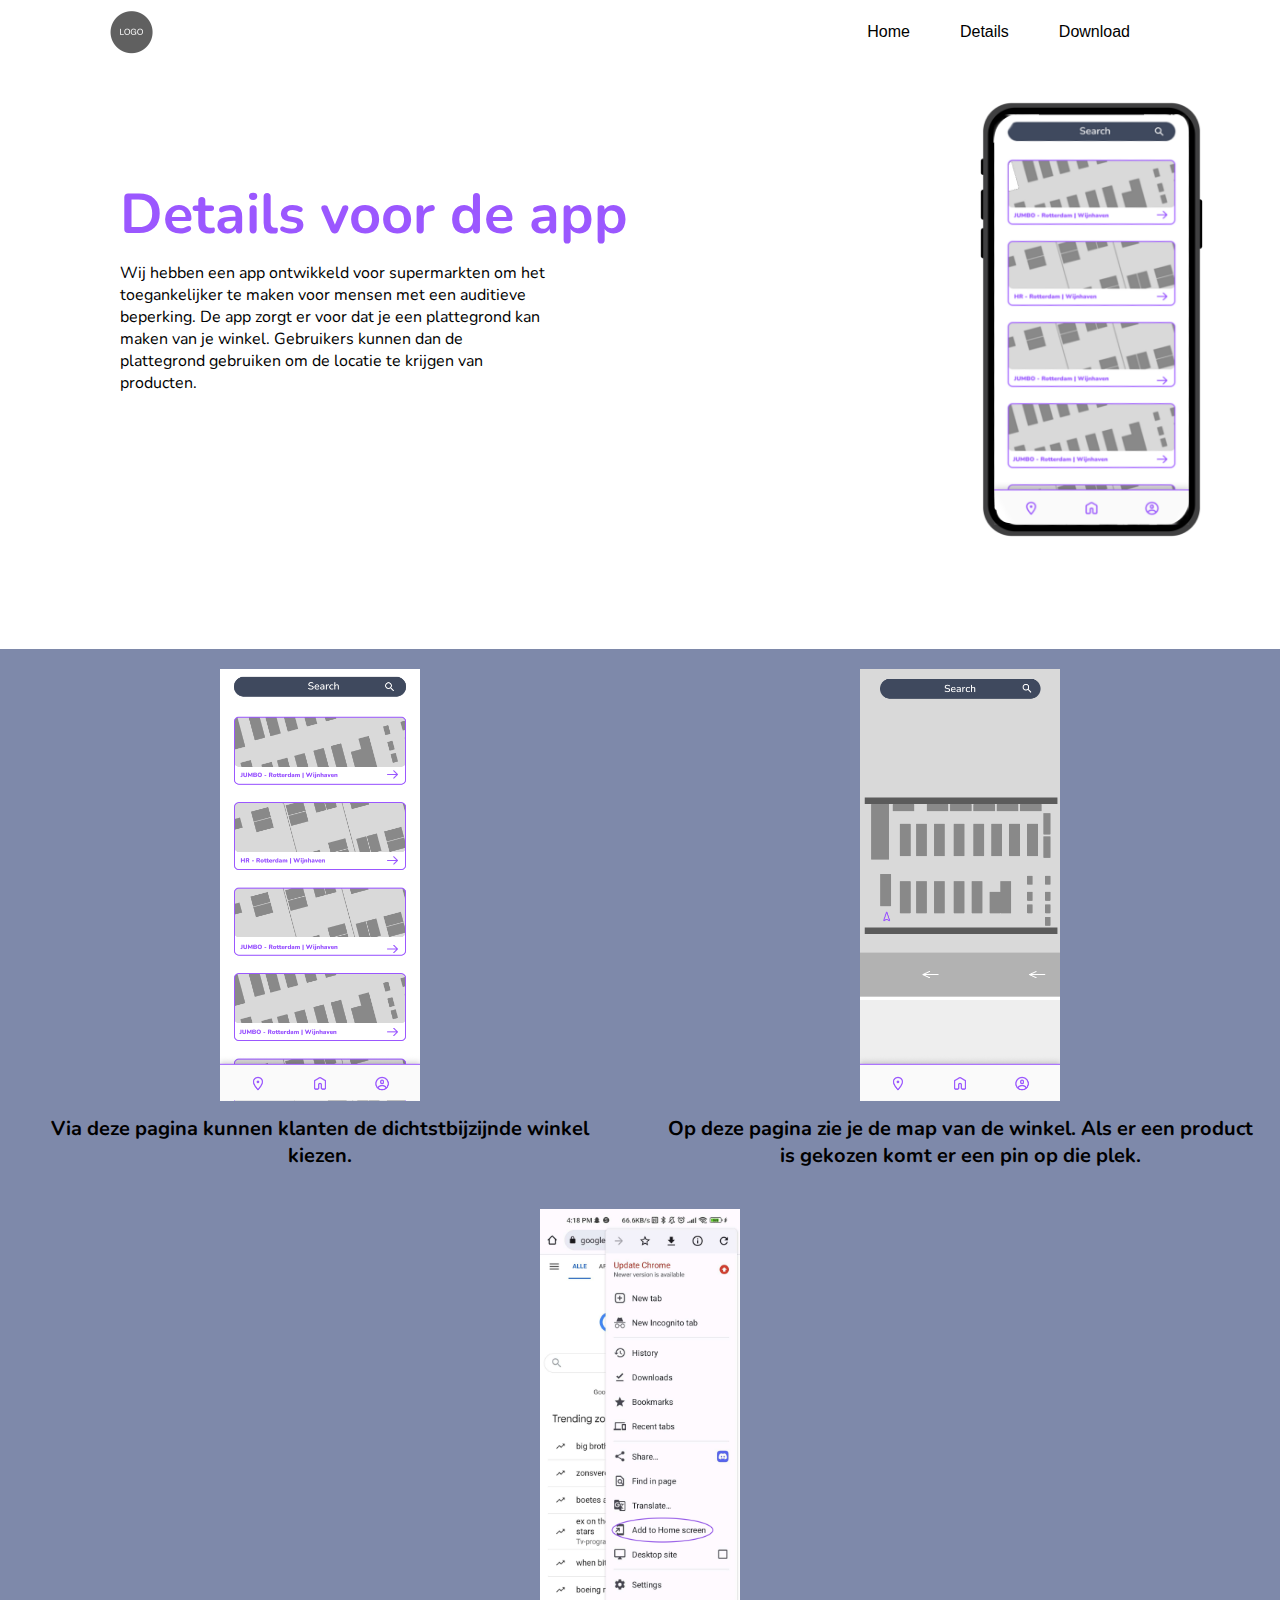
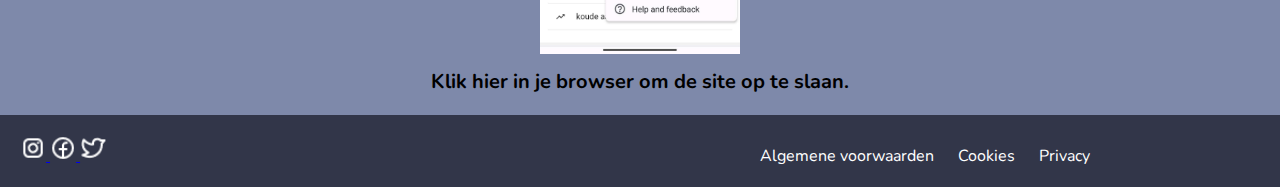
==== details.html @ b3289012 "Initial commit" ====
<!DOCTYPE html>
<html lang="en">
<head>
    <meta charset="UTF-8">
    <meta name="viewport" content="width=device-width, initial-scale=1.0">
    <meta http-equiv="X-UA-Compatible" content="ie=edge">
    <link rel="stylesheet" href="css/style.css">
    <title>Details - Je app</title>
</head>
<body>
<header>
    <nav>
        <img src="img/logo.png">
        <div id="navButtons">
            <a href="index.html">Home</a>
            <a href="details.html">Details</a>
            <a href="index.html#download" class="selected">Download</a>
        </div>
    </nav>
    <div id="first">
        <div id="detailTitle">
    <h1 class="detailTitle">
        Details voor de app
    </h1>
    <p class="detail">
        Wij hebben een app ontwikkeld voor supermarkten om het toegankelijker te maken voor mensen met een auditieve beperking. De app zorgt er voor dat je een plattegrond kan maken van je winkel. Gebruikers kunnen dan de plattegrond gebruiken om de locatie te krijgen van producten.
    </p>
        </div>
    <div class="detailPhone">
        <img src="img/phone.png">
    </div>
    </div>
</header>

<main>
    <section>
        <div class="map">

            <div class="mapDetail">
            <img class="detailMap" src="img/choose.png">
    <h6>
        Via deze pagina kunnen klanten de dichtstbijzijnde winkel kiezen.
    </h6>
            </div>

            <div class="mapDetail">
            <img class="detailMap" src="img/betterMap.png">
            <h6>
                Op deze pagina zie je de map van de winkel. Als er een product is gekozen komt er een pin op die plek.
            </h6>
            </div>
        </div>

    </section>
    <section>
        <div class="map">

            <div class="mapDetail">
                <img class="detailMap" src="img/android.png">
                <h6>
                    Klik hier in je browser om de site op te slaan.
                </h6>
            </div>
        </div>

    </section>
</main>
<footer>
    <div id="footerContainer">
        <div id="socialMedia">
            <a href="https://www.instagram.com/">
                <img src="img/instagram.png">
            </a>
            <a href="https://www.facebook.com/">
                <img src="img/facebook.png">
            </a>
            <a href="https://twitter.com/">
                <img src="img/twitter.png">
            </a>
        </div>
        <div id="cookies">
            <a class="link terms">Algemene voorwaarden</a>
            <a class="link cookies">Cookies</a>
            <a class="link privacy">Privacy</a>
        </div>
    </div>
</footer>
</body>
</html>
---- css/style.css ----
@import url('https://fonts.googleapis.com/css2?family=Nunito:ital,wght@0,200..1000;1,200..1000&display=swap');

body {
    margin: 0;
    background-color: white;
}

p {
    font-family: "Nunito", sans-serif;
}

h1 {
    font-family: "Nunito", sans-serif;
    font-size: 56px;
    color: #9B57FF;
}

a {
    font-family: "Nunito", sans-serif;
}

header {
    background-color: #ffffff;
    padding-bottom: 100px;
}


.detailButton {
    background-color: #9B57FF;
    border: none;
    color: white;
    padding: 10px 20px;
    text-align: center;
    text-decoration: none;
    display: inline-block;
    font-size: 16px;
    margin: 4px 2px;
    cursor: pointer;
    border-radius: 4px;
    transition-duration: 0.4s;
}

.detailButton:hover {
    background-color: #2696D6;
}

nav {
    display: flex;
    justify-content: space-between;
}

nav img {
    padding-left: 100px;
    width: 5%;
}

nav a:hover{
    color: #36C1F6;
}

nav div {
    display: flex;
    justify-content: center;
    align-items: center;
    margin-right: 100px;
}

nav div a {
    margin-right: 50px;
    text-decoration: none;
    color: black;
    font-family: sans-serif;
}

#first {
    display: flex;
    justify-content: space-between;
}

h1 {
    margin: 0;
    line-height: 61.6px;
}

#title {
    margin-top: 80px;
    margin-left: 100px;
}

#phone img {
    margin-top: 50px;
    width: 100%;
}

#phone {
    width: 30%;
}

#map img{
    width: 60%;
    margin-top: 80px;
}

#about {
    padding-top: 50px;
    padding-bottom: 50px;
    display: flex;
    justify-content: center;
    align-items: center;
    text-align: center;
}

#about p{
    margin-left: 150px;
    font-size: 14px;
    width: 40%;
    text-align: center;
}


#about {
    opacity: 0;
    transition: opacity 1s ease;
}

#about.visible {
    opacity: 1;
}


#download {
    background-color: #7E89AA;
    display: flex;
}

#downloadText {
    width: 100%;
    margin-right: 13%;
    margin-left: 10%;
    margin-top: 4%;
}

#downloadText p {
    font-size: 20px;
}

#downloadImg {
    margin-top: 7%;
    position: relative;
}

#downloadImg img {
    width: 300px;
}

.downloadButton {
    background-color: #6E789A;
    color: white;
    padding: 10px 20px;
    border: none;
    border-radius: 5px;
    cursor: pointer;
    transition: background-color 0.3s ease;
}

.downloadButton:hover {
    background-color: #6E789F;
}

#phoneImg img {
    width: 50%;
}

footer {
    background-color: #323649;
    padding: 20px;
    color: #ffffff;
}

footer img{
    filter: brightness(0) invert(1);

}
footer p {
    margin: 0;

}

#socialMedia {
    width: 30%;
}

#socialMedia img {
    width: 7%;
}

#footerContainer {
    display: flex;
}

#downloadImgs {
    display: flex;
}

#cookies {
    margin-left: auto;
    margin-right: 150px;
    margin-top: 10px;
}

#cookies a {
    margin-right: 20px;
}

.topHalf, .bottomHalf {
    position: absolute;
    width: 100%;
    height: 50%;
}

.topHalf {
    top: 0;
}

.bottomHalf {
    bottom: 0;
}

.popup {
    display: none;
    position: fixed;
    top: 0;
    left: 0;
    width: 100%;
    height: 100%;
    background-color: rgba(0, 0, 0, 0.5);
    z-index: 999;
}

.algemeneVoorwaarden {
    position: absolute;
    top: 50%;
    left: 50%;
    transform: translate(-50%, -50%);
    background-color: #fff;
    padding: 20px;
    border-radius: 10px;
    box-shadow: 0 0 10px rgba(0, 0, 0, 0.3);
}

.close {
    position: absolute;
    top: 10px;
    right: 10px;
    cursor: pointer;
}



@media only screen and (max-width: 768px) {
    h1 {
        font-size: 26px;
        margin-left: 20px;
    }

    nav {
        height: 50px;
    }

    nav div {
        margin-right: 20px;
    }

    nav div a {
        margin-right: 20px;
    }

    nav img {
        width: 50px;
    }

    #phone img {
        margin-top: 100px;
        width: 100%;
    }

    #title {
        margin-left: auto;
        margin-right: auto;
    }

    #phone {
        width: 100%;
    }

    #about img {
        width: 100%;
    }

    #about p{
        width: 20px;
    }
    #downloadImg img {
        width: 100%;
        margin-top: 40%;
    }

    #phoneImg img {
        width: 100%;
    }

    #downloadText {
        width: 50%;
        margin-left: 10%;
        margin-right: 10%;
    }


    #socialMedia {
        width: 30%;
    }

    #socialMedia img {
        width: 20%;
    }

    #download {
        display: flex;
        flex-direction: column;
    }

    #cookies {
        margin-left: auto;
        margin-right: auto;
        margin-top: 10px;
    }

    #cookies a {
        margin-right: 0;
    }

    #map{
        display: none;
    }
}


/* detail page */

.detailTitle{
    margin-top: 40px;
    margin-left: 20px;
}
#detailTitle{
    margin-top: 80px;
    margin-left: 100px;
    width: 50%;
}
.detail{
    width: 80%;
    margin-left: 20px;
}

.detailPhone{
    width: 60%;
}
.detailPhone img{
    margin-top: 30px;
    width: 70%;
    margin-left: 230px;
}
main{
    background-color: #7E89AA;
    margin: 0;
}


h6{
    font-family: "Nunito", sans-serif;
    font-size: 20px;
    margin: 0;
    margin-left: 0px;
}
.map {
    display: flex;
    justify-content: space-around;
    align-items: center;
}

.mapDetail {
    text-align: center;
    flex: 1;
    padding: 20px;
}

.detailMap {
    width: 100%;
    max-width: 200px;
}

.map h6 {
    margin-top: 10px;
}
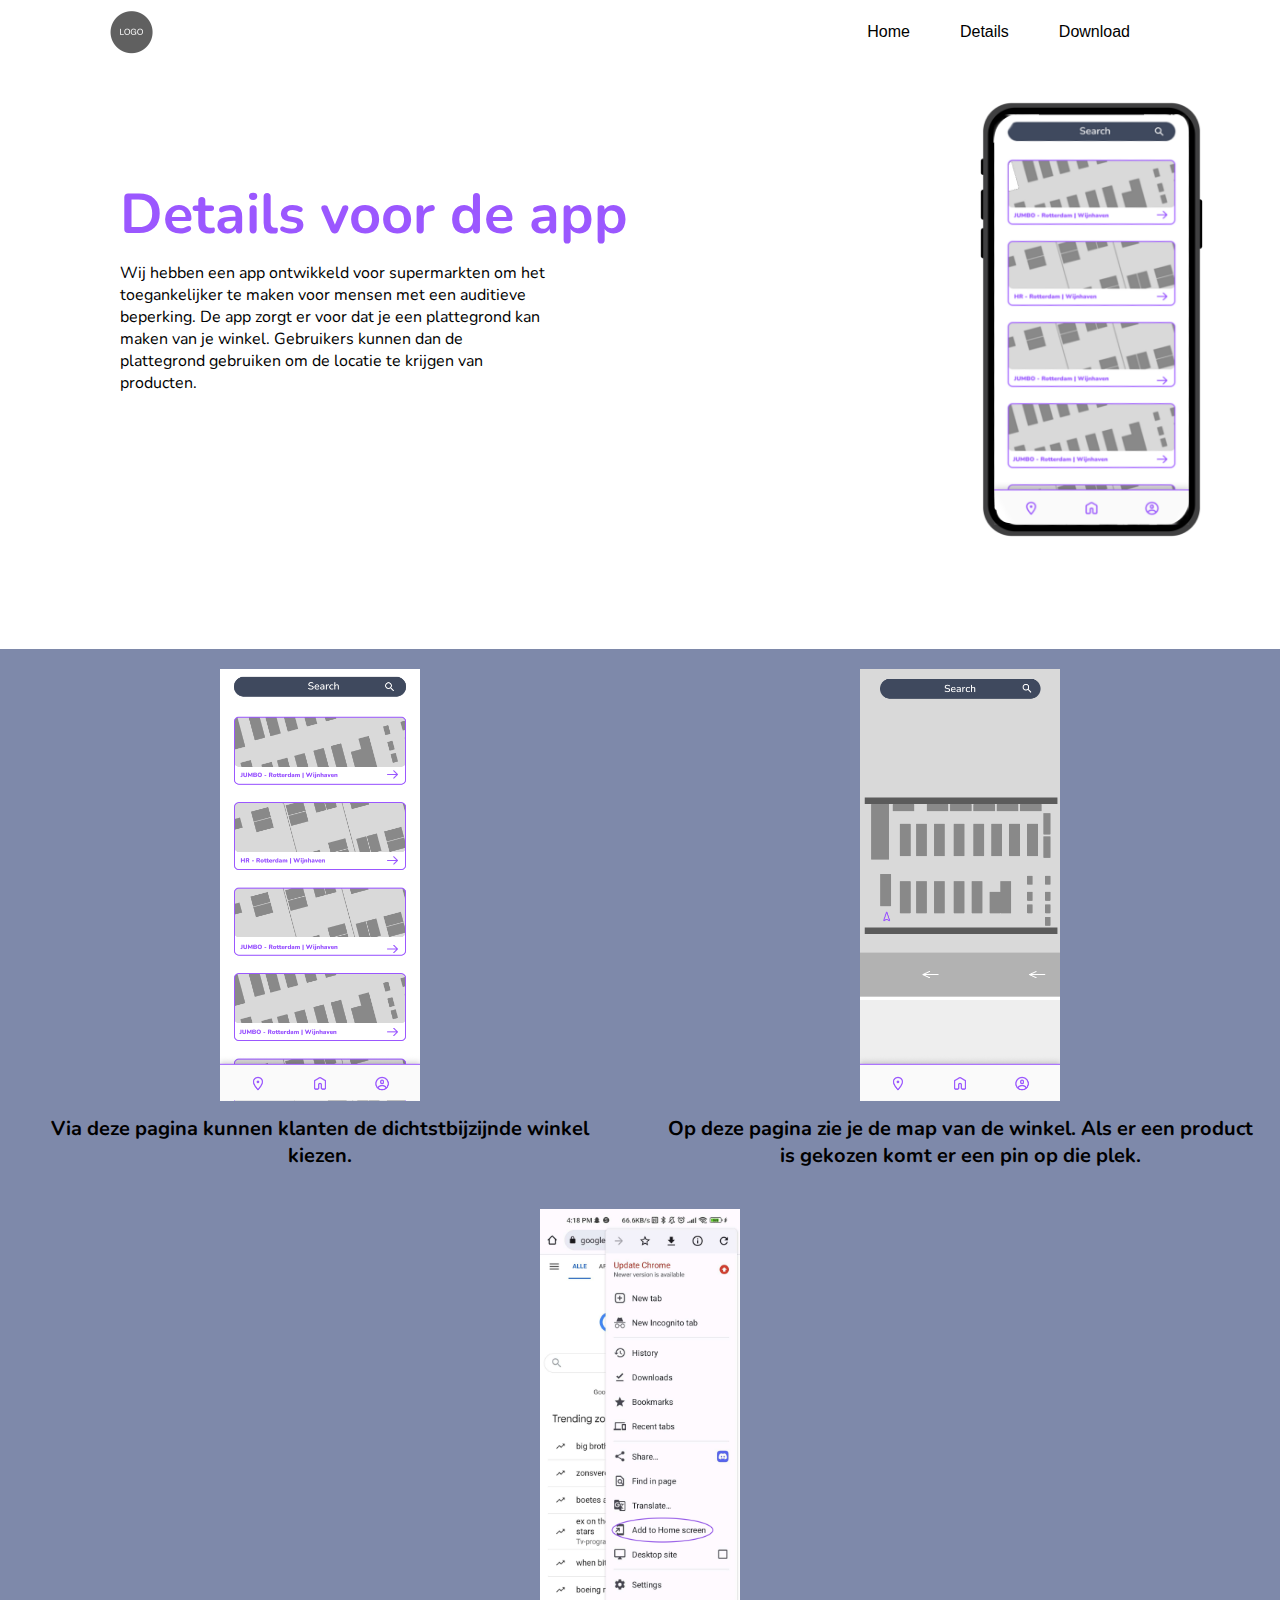
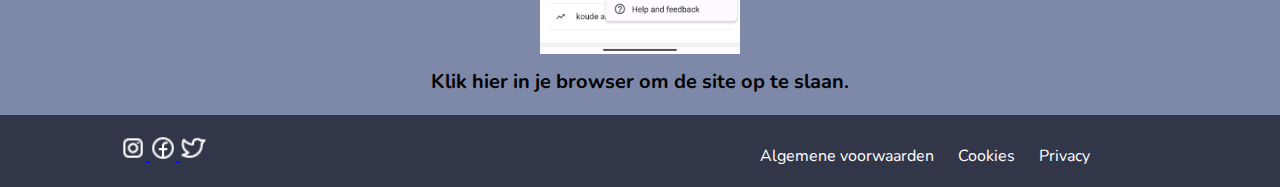
==== commit ec71efa8: "laatste" ====
--- a/details.html
+++ b/details.html
@@ -5,6 +5,7 @@
     <meta name="viewport" content="width=device-width, initial-scale=1.0">
     <meta http-equiv="X-UA-Compatible" content="ie=edge">
     <link rel="stylesheet" href="css/style.css">
+    <script src="js/main.js"></script>
     <title>Details - Je app</title>
 </head>
 <body>
@@ -64,6 +65,15 @@
         </div>
 
     </section>
+
+    <!-- hidden divs -->
+    <div id="popup" class="popup">
+        <div class="algemeneVoorwaarden">
+            <span class="close">&times;</span>
+            <h2>Algemene Voorwaarden</h2>
+            <p>Lorem Ipsum is simply dummy text of the printing and typesetting industry. Lorem Ipsum has been the industry's standard dummy text ever since the 1500s, when an unknown printer took a galley of type and scrambled it to make a type specimen book. It has survived not only five centuries, but also the leap into electronic typesetting, remaining essentially unchanged. It was popularised in the 1960s with the release of Letraset sheets containing Lorem Ipsum passages, and more recently with desktop publishing software like Aldus PageMaker including versions of Lorem Ipsum.</p>
+        </div>
+    </div>
 </main>
 <footer>
     <div id="footerContainer">
--- a/css/style.css
+++ b/css/style.css
@@ -188,6 +188,7 @@
 
 #socialMedia {
     width: 30%;
+    margin-left: 100px;
 }
 
 #socialMedia img {
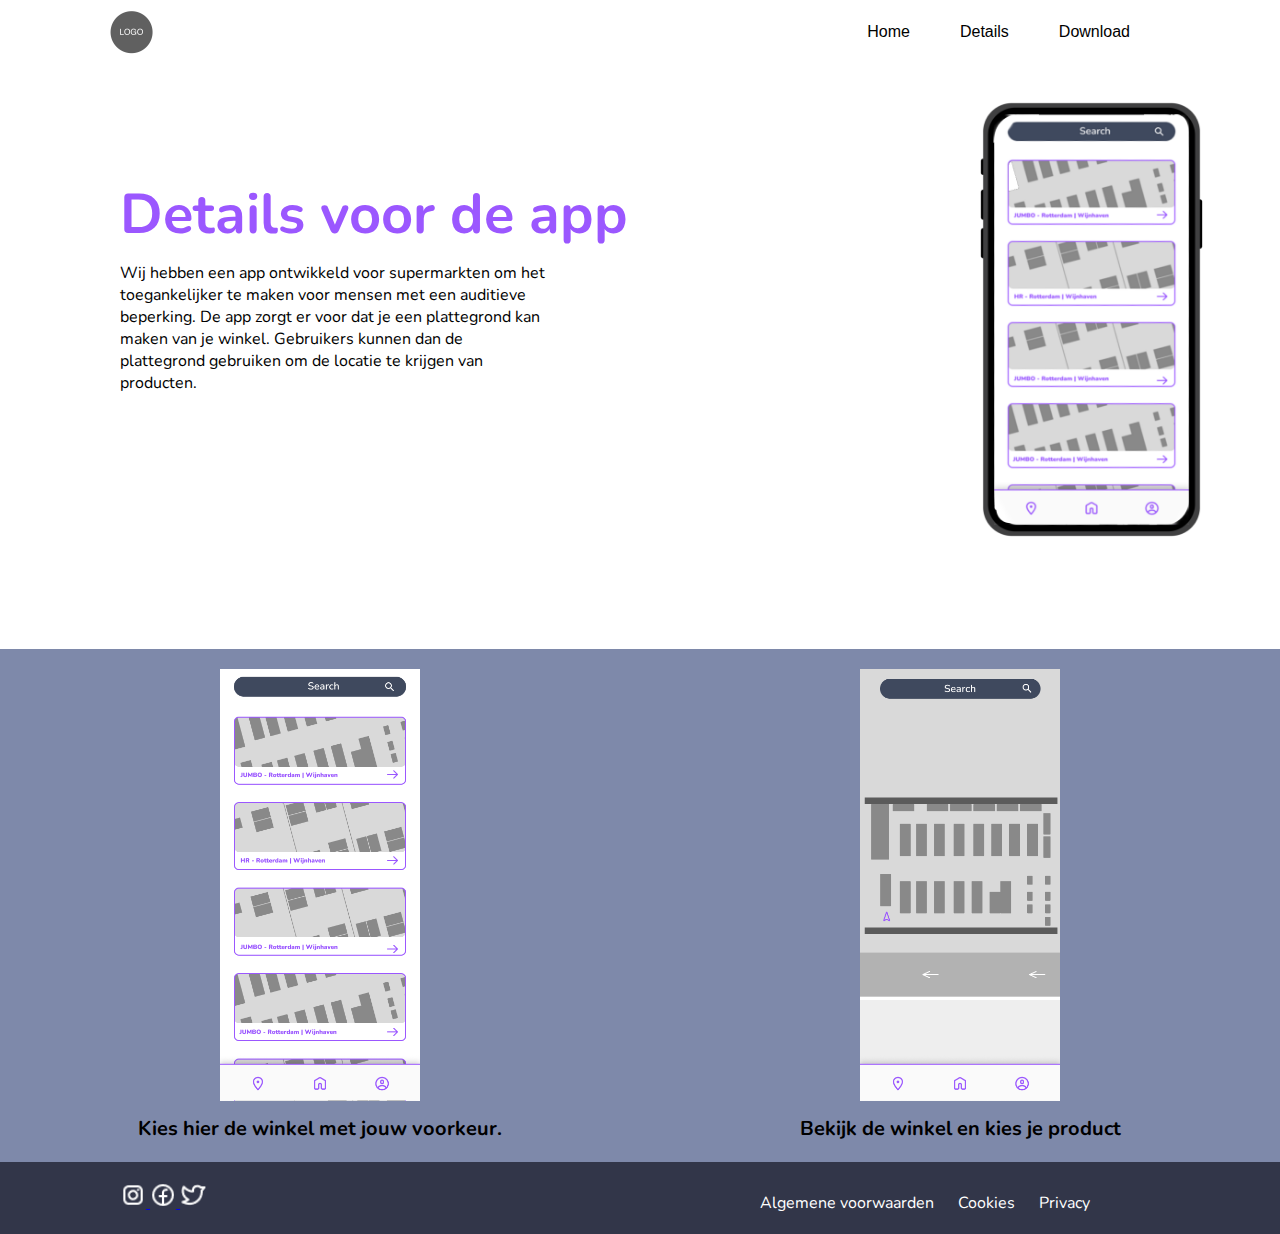
==== commit 87ae5952: "laatste" ====
--- a/details.html
+++ b/details.html
@@ -40,27 +40,15 @@
             <div class="mapDetail">
             <img class="detailMap" src="img/choose.png">
     <h6>
-        Via deze pagina kunnen klanten de dichtstbijzijnde winkel kiezen.
+        Kies hier de winkel met jouw voorkeur.
     </h6>
             </div>
 
             <div class="mapDetail">
             <img class="detailMap" src="img/betterMap.png">
             <h6>
-                Op deze pagina zie je de map van de winkel. Als er een product is gekozen komt er een pin op die plek.
+                Bekijk de winkel en kies je product
             </h6>
-            </div>
-        </div>
-
-    </section>
-    <section>
-        <div class="map">
-
-            <div class="mapDetail">
-                <img class="detailMap" src="img/android.png">
-                <h6>
-                    Klik hier in je browser om de site op te slaan.
-                </h6>
             </div>
         </div>
 
--- a/css/style.css
+++ b/css/style.css
@@ -11,7 +11,7 @@
 
 h1 {
     font-family: "Nunito", sans-serif;
-    font-size: 56px;
+    font-size: 26px;
     color: #9B57FF;
 }
 
@@ -111,7 +111,7 @@
 }
 
 #about p{
-    margin-left: 150px;
+    margin-left: 200px;
     font-size: 14px;
     width: 40%;
     text-align: center;
@@ -127,6 +127,21 @@
     opacity: 1;
 }
 
+#accesibility img{
+    margin-left: 150px;
+}
+
+#location p{
+    margin-left: 0px;
+    width: 60%;
+}
+
+#location img{
+    margin-right: 140px;
+}
+#settings img{
+    margin-right: 30px;
+}
 
 #download {
     background-color: #7E89AA;
@@ -137,7 +152,7 @@
     width: 100%;
     margin-right: 13%;
     margin-left: 10%;
-    margin-top: 4%;
+    margin-top: 2%;
 }
 
 #downloadText p {
@@ -349,6 +364,7 @@
 /* detail page */
 
 .detailTitle{
+    font-size: 56px;
     margin-top: 40px;
     margin-left: 20px;
 }
